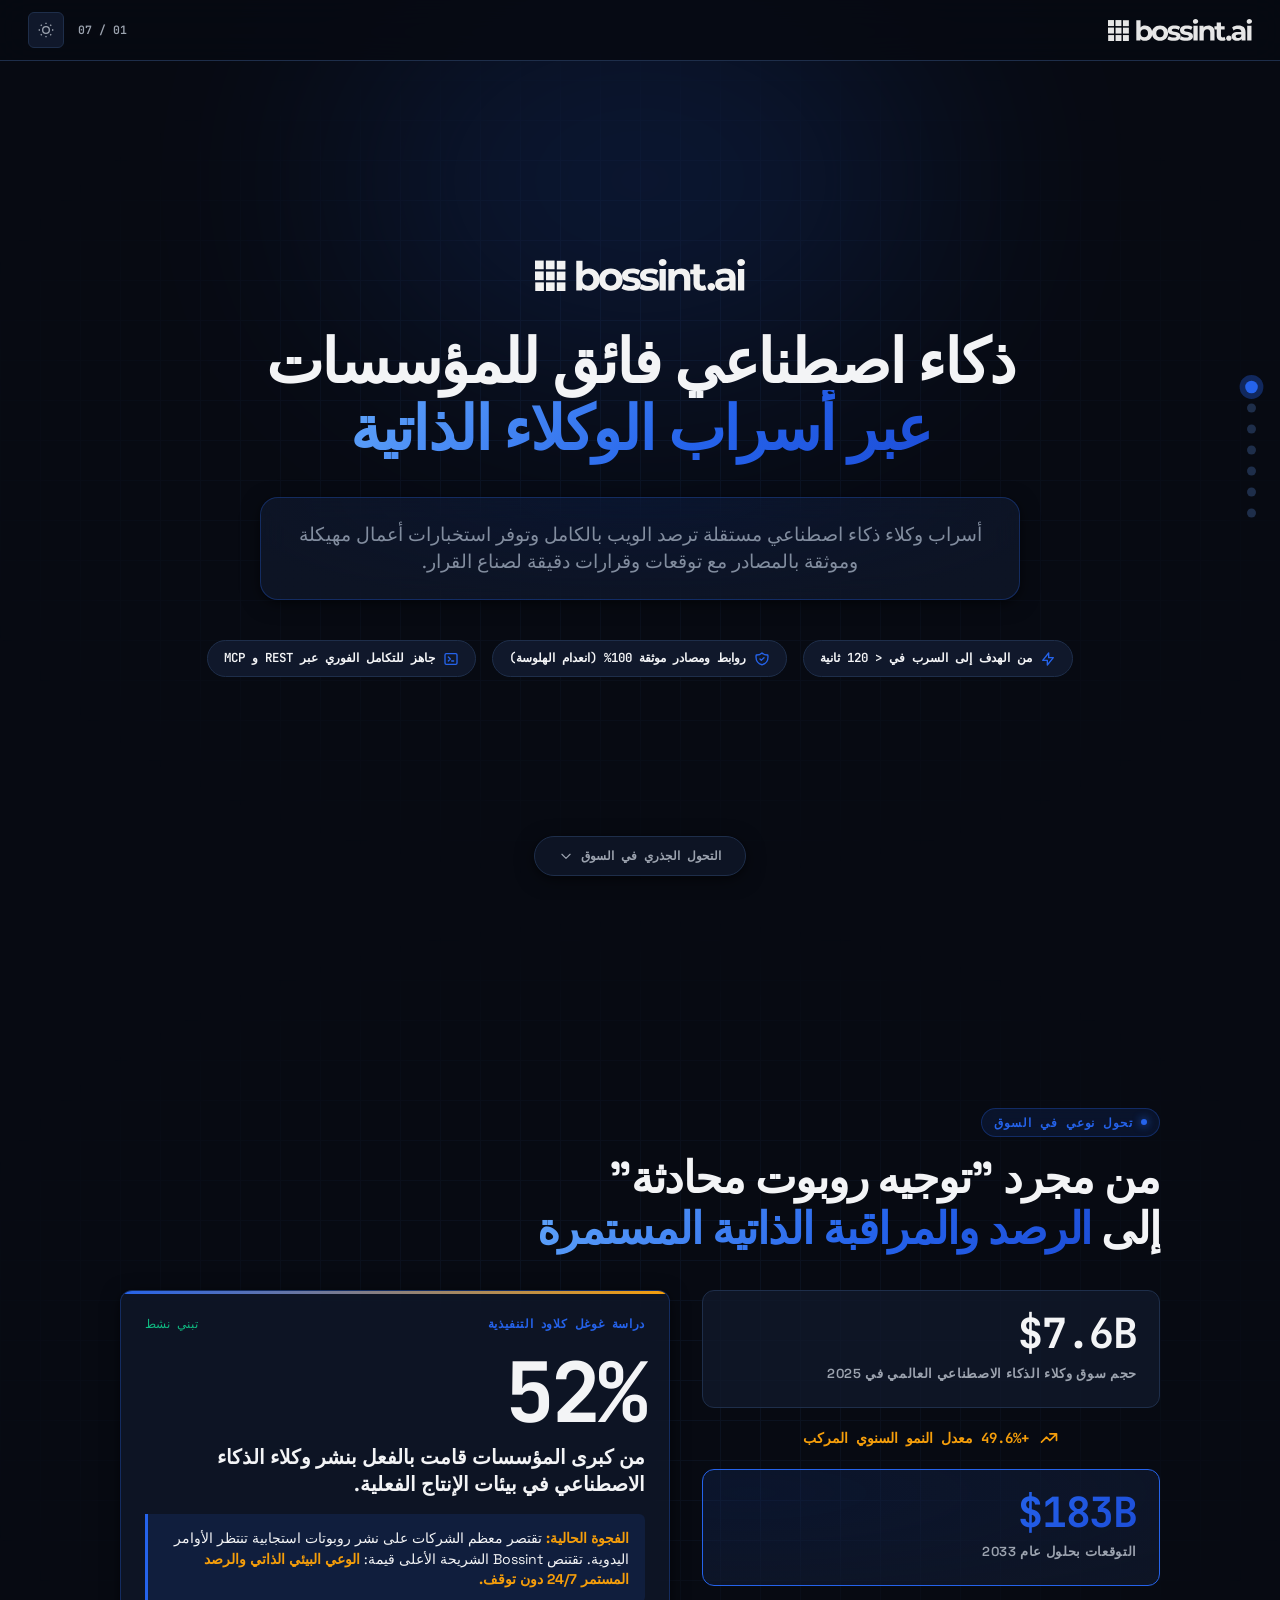
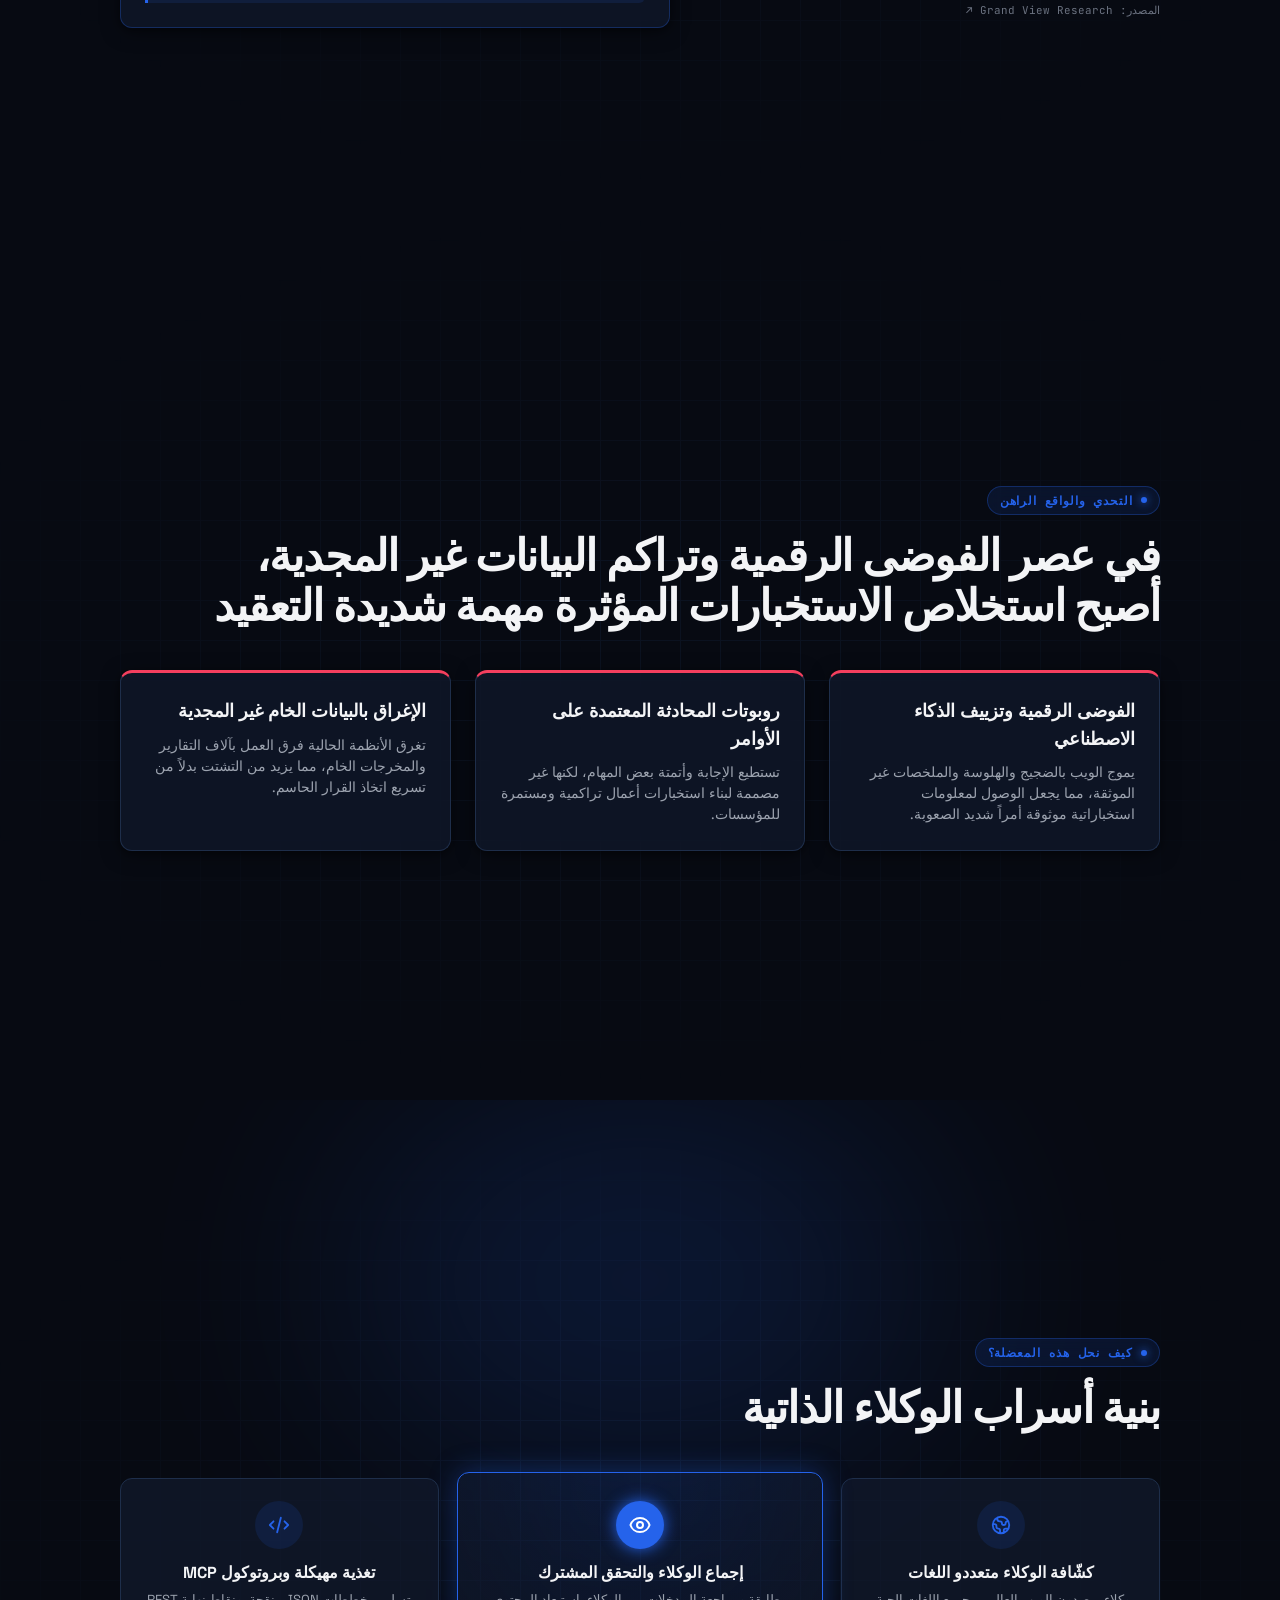
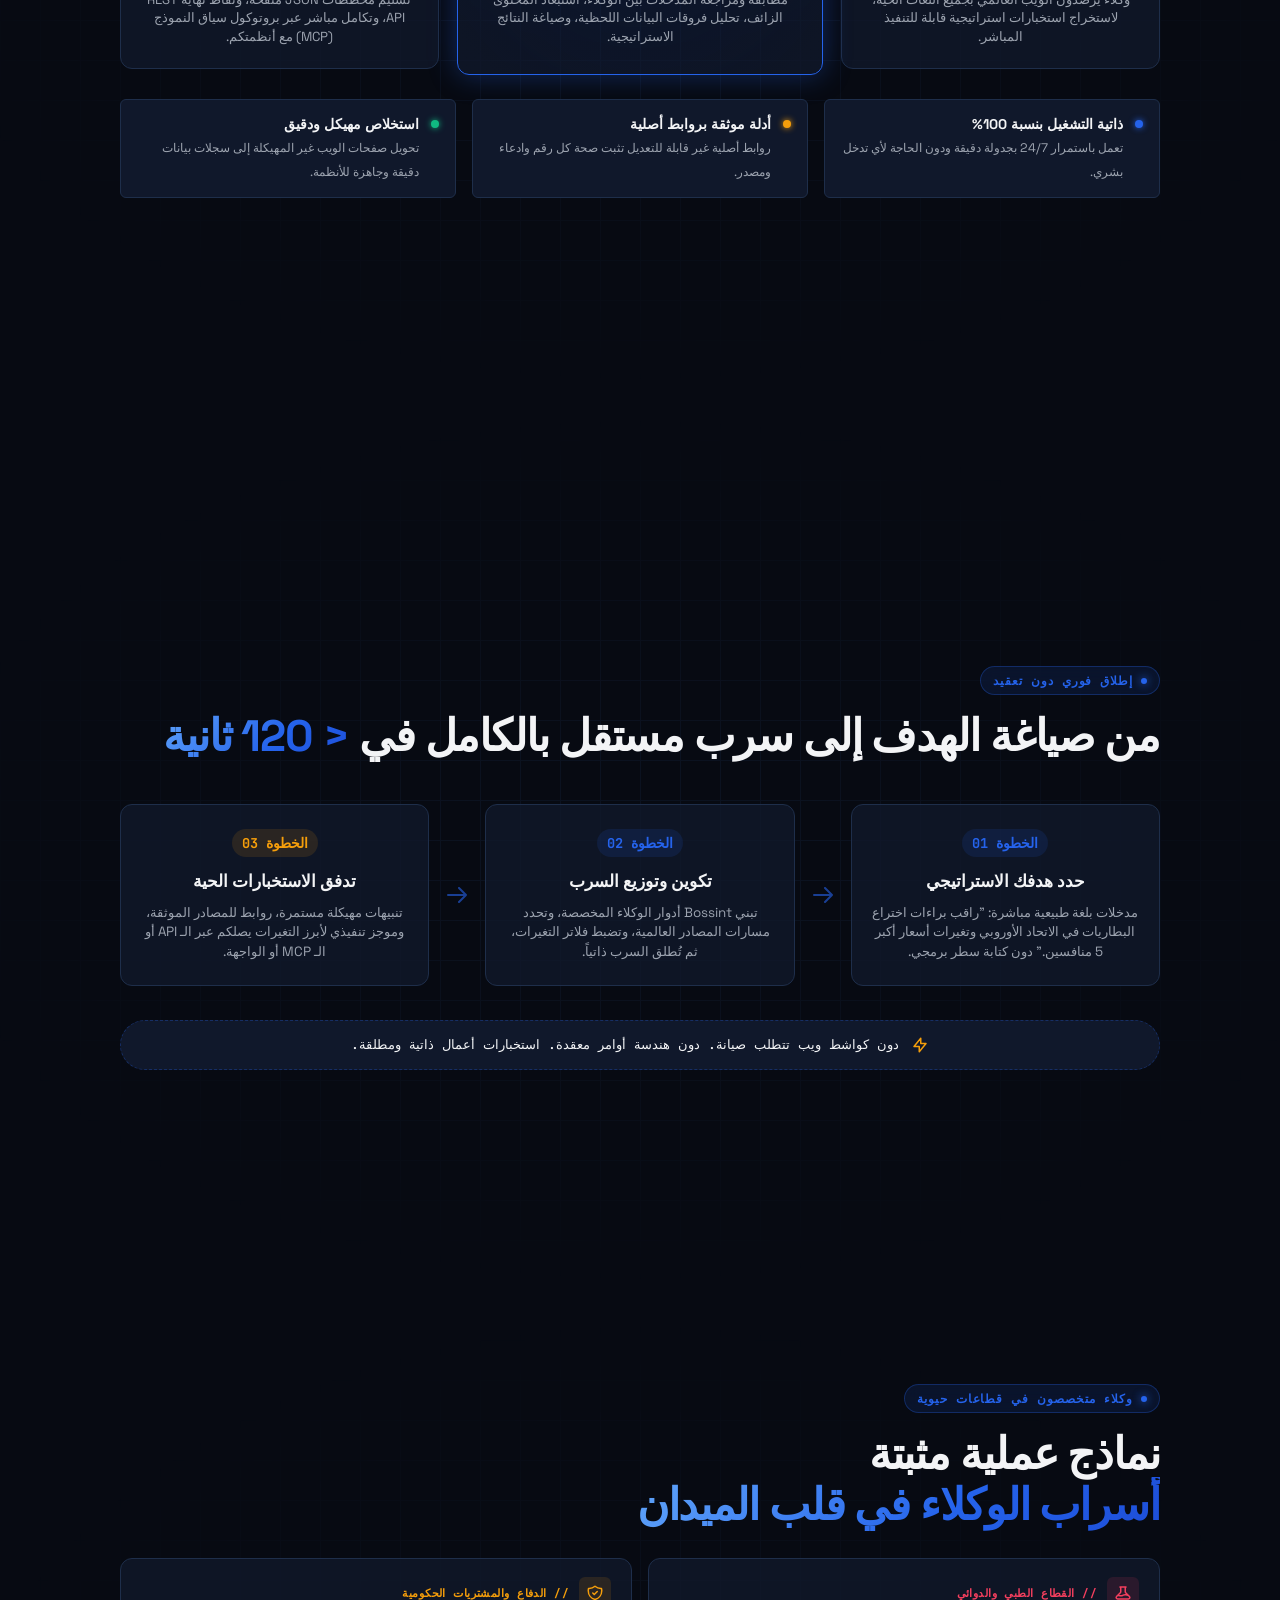
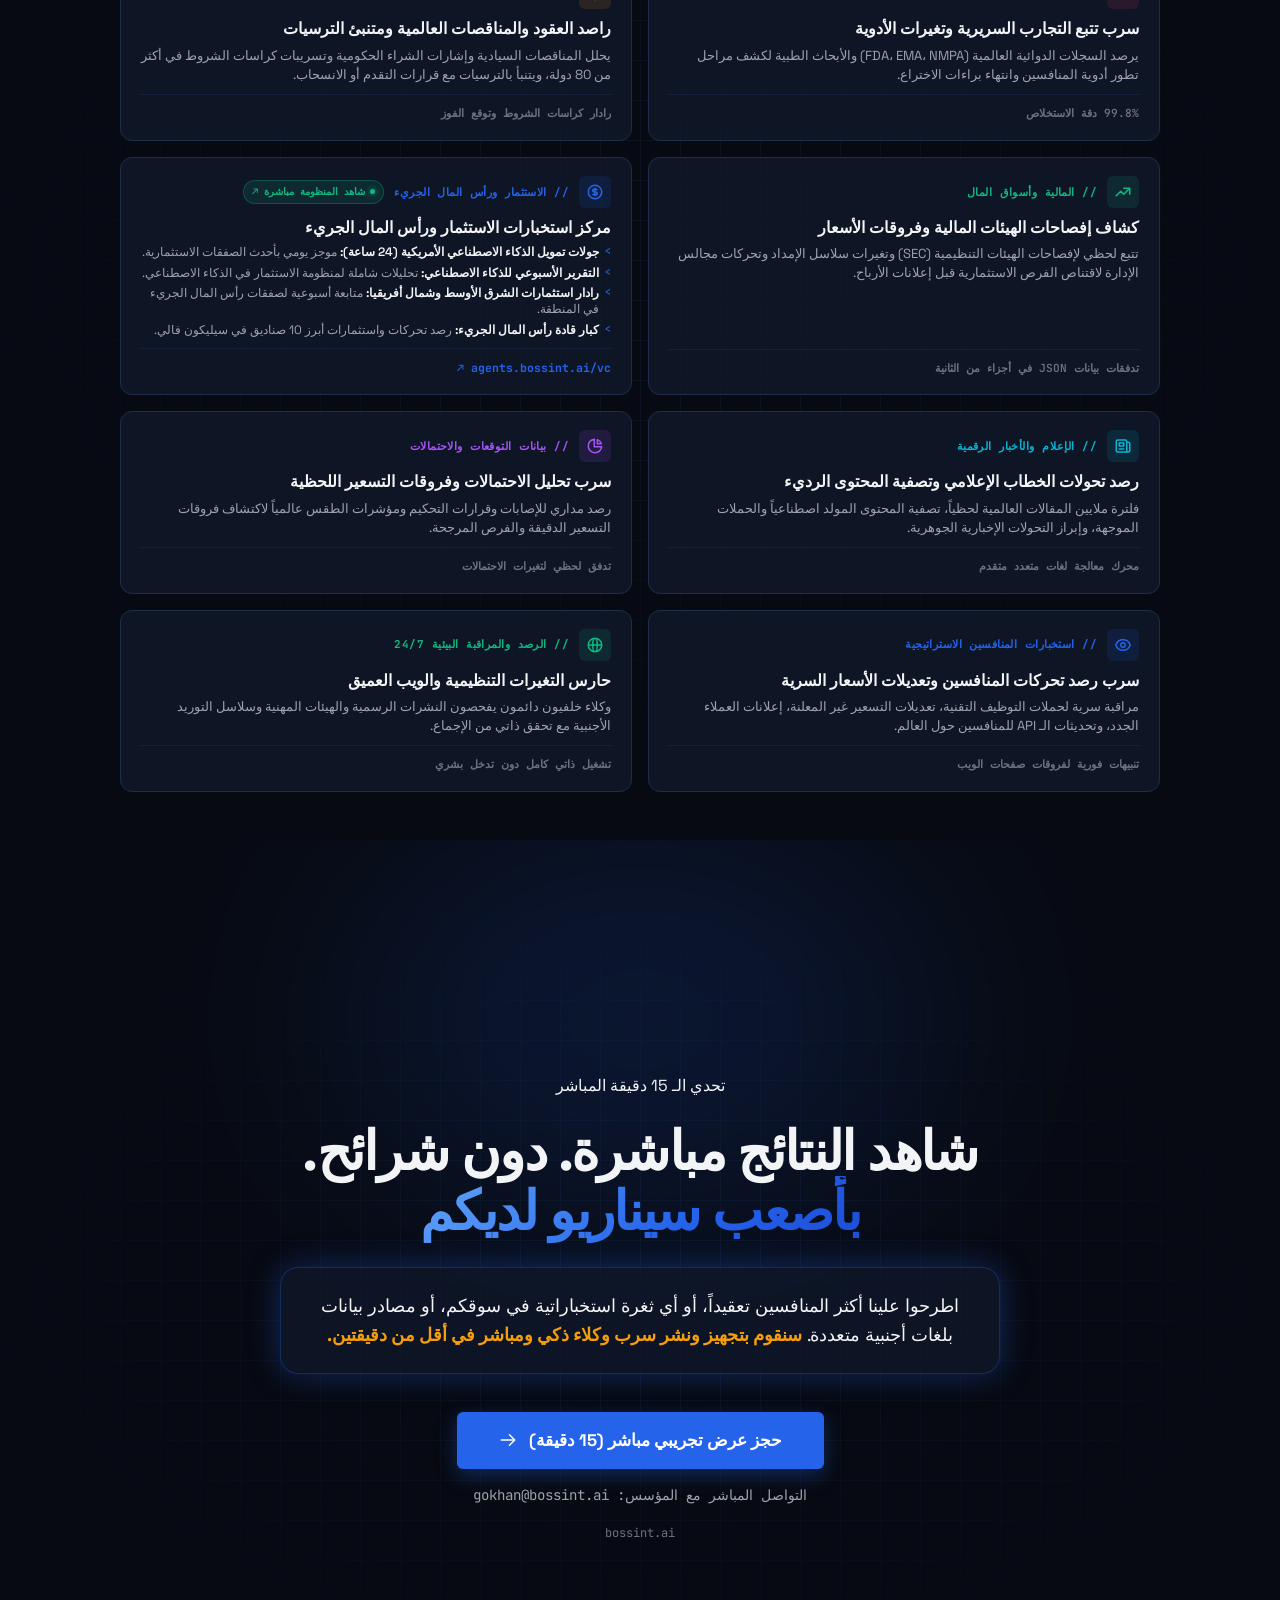
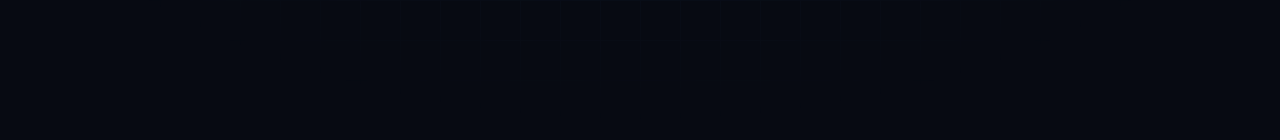
==== ar.html @ 0b54a53b "Add professional Arabic version with -ar URLs" ====
<!DOCTYPE html>
<html lang="ar" dir="rtl" data-theme="dark">
<head>
  <meta charset="UTF-8">
  <meta name="viewport" content="width=device-width, initial-scale=1.0">
  <title>Bossint AI — استخبارات أسراب الوكلاء الذاتية للمؤسسات</title>
  <meta name="description" content="أسراب وكلاء ذكاء اصطناعي ذاتية ترصد الويب بالكامل على مدار الساعة وتستخلص معلومات استخباراتية مهيكلة وموثقة بالمصادر مع توقعات وقرارات دقيقة، 24/7.">
  <link rel="stylesheet" href="teaser-04-ar.css">
</head>
<body>

  <!-- TOP BAR -->
  <header class="topbar">
    <div class="topbar-left">
      <a href="#p-cover" class="topbar-logo-link hide-on-cover" aria-label="Bossint AI">
        <img src="BOSSINT-NEW-LOGO.svg" alt="Bossint AI" class="topbar-logo">
      </a>
    </div>

    <div class="topbar-actions">
      <span class="topbar-page-indicator" id="page-indicator">01 / 07</span>
      <button class="theme-toggle" id="theme-toggle" aria-label="تبديل المظهر">
        <svg id="icon-sun" xmlns="http://www.w3.org/2000/svg" fill="none" viewBox="0 0 24 24" stroke="currentColor" stroke-width="2"><circle cx="12" cy="12" r="5"/><line x1="12" y1="1" x2="12" y2="3"/><line x1="12" y1="21" x2="12" y2="23"/><line x1="4.22" y1="4.22" x2="5.64" y2="5.64"/><line x1="18.36" y1="18.36" x2="19.78" y2="19.78"/><line x1="1" y1="12" x2="3" y2="12"/><line x1="21" y1="12" x2="23" y2="12"/><line x1="4.22" y1="19.78" x2="5.64" y2="18.36"/><line x1="18.36" y1="5.64" x2="19.78" y2="4.22"/></svg>
        <svg id="icon-moon" style="display:none" xmlns="http://www.w3.org/2000/svg" fill="none" viewBox="0 0 24 24" stroke="currentColor" stroke-width="2"><path d="M21 12.79A9 9 0 1 1 11.21 3 7 7 0 0 0 21 12.79z"/></svg>
      </button>
    </div>
  </header>

  <!-- Scroll Progress -->
  <div class="scroll-progress" id="scroll-progress"></div>

  <!-- DOT NAVIGATION -->
  <nav class="dot-nav" aria-label="التنقل بين الأقسام">
    <button class="dot-nav-item active" data-label="٠١ // القيمة الجوهرية"></button>
    <button class="dot-nav-item" data-label="٠٢ // تحول السوق"></button>
    <button class="dot-nav-item" data-label="٠٣ // التحدي الراهن"></button>
    <button class="dot-nav-item" data-label="٠٤ // بنية السرب"></button>
    <button class="dot-nav-item" data-label="٠٥ // مسار الـ ١٢٠ ثانية"></button>
    <button class="dot-nav-item" data-label="٠٦ // نماذج عملية"></button>
    <button class="dot-nav-item" data-label="٠٧ // التحدي المباشر"></button>
  </nav>


  <!-- ================================================
       SLIDE 1 — THE HOOK & VALUE PROP
       ================================================ -->
  <section class="page page-hero" id="p-cover">
    <div class="bg-grid"></div>
    <div class="bg-ambient-glow glow-cobalt"></div>

    <div class="page-inner hero-wrapper">
      <div class="hero-logo-wrap reveal">
        <img src="BOSSINT-NEW-LOGO.svg" alt="Bossint AI" class="hero-logo">
      </div>

      <h1 class="hero-title reveal reveal-delay-1">
        ذكاء اصطناعي فائق للمؤسسات<br>
        <span class="grad-blue">عبر أسراب الوكلاء الذاتية</span>
      </h1>

      <div class="t2-card hero-sub-box reveal reveal-delay-2">
        <p class="hero-sub-lead">
          أسراب وكلاء ذكاء اصطناعي مستقلة ترصد الويب بالكامل وتوفر استخبارات أعمال مهيكلة وموثقة بالمصادر مع توقعات وقرارات دقيقة لصناع القرار.
        </p>
      </div>

      <div class="hero-signals reveal reveal-delay-3">
        <div class="hero-pill">
          <svg xmlns="http://www.w3.org/2000/svg" width="16" height="16" fill="none" viewBox="0 0 24 24" stroke="currentColor" stroke-width="2"><path stroke-linecap="round" stroke-linejoin="round" d="M13 10V3L4 14h7v7l9-11h-7z"/></svg>
          من الهدف إلى السرب في &lt; 120 ثانية
        </div>
        <div class="hero-pill">
          <svg xmlns="http://www.w3.org/2000/svg" width="16" height="16" fill="none" viewBox="0 0 24 24" stroke="currentColor" stroke-width="2"><path stroke-linecap="round" stroke-linejoin="round" d="M9 12l2 2 4-4m5.618-4.016A11.955 11.955 0 0112 2.944a11.955 11.955 0 01-8.618 3.04A12.02 12.02 0 003 9c0 5.591 3.824 10.29 9 11.622 5.176-1.332 9-6.03 9-11.622 0-1.042-.133-2.052-.382-3.016z"/></svg>
          روابط ومصادر موثقة 100% (انعدام الهلوسة)
        </div>
        <div class="hero-pill">
          <svg xmlns="http://www.w3.org/2000/svg" width="16" height="16" fill="none" viewBox="0 0 24 24" stroke="currentColor" stroke-width="2"><path stroke-linecap="round" stroke-linejoin="round" d="M8 9l3 3-3 3m5 0h3M5 20h14a2 2 0 002-2V6a2 2 0 00-2-2H5a2 2 0 00-2 2v12a2 2 0 002 2z"/></svg>
          جاهز للتكامل الفوري عبر REST و MCP
        </div>
      </div>
    </div>

    <a href="#p-market" class="scroll-hint-bar" aria-label="القسم التالي">
      <span>التحول الجذري في السوق</span>
      <svg xmlns="http://www.w3.org/2000/svg" width="14" height="14" fill="none" viewBox="0 0 24 24" stroke="currentColor" stroke-width="2"><path stroke-linecap="round" stroke-linejoin="round" d="M19 9l-7 7-7-7"/></svg>
    </a>
  </section>


  <!-- ================================================
       SLIDE 2 — THE MACRO WAVE & ASYMMETRY
       ================================================ -->
  <section class="page" id="p-market">
    <div class="bg-grid"></div>
    <div class="page-inner">
      <div class="tag-telemetry reveal">
        <span class="pulse-dot"></span>
        <span>تحول نوعي في السوق</span>
      </div>
      <h2 class="headline reveal reveal-delay-1">
        من مجرد "توجيه روبوت محادثة"<br>
        إلى <span class="grad-blue">الرصد والمراقبة الذاتية المستمرة</span>
      </h2>

      <div class="market-grid reveal reveal-delay-2">
        <!-- Left: TAM Surge -->
        <div class="tam-container">
          <div class="stat-box">
            <span class="stat-num">$7.6B</span>
            <span class="stat-title">حجم سوق وكلاء الذكاء الاصطناعي العالمي في 2025</span>
          </div>

          <div class="cagr-badge-row">
            <svg xmlns="http://www.w3.org/2000/svg" width="20" height="20" fill="none" viewBox="0 0 24 24" stroke="currentColor" stroke-width="2"><path stroke-linecap="round" stroke-linejoin="round" d="M13 7h8m0 0v8m0-8l-8 8-4-4-6 6"/></svg>
            <span>+49.6% معدل النمو السنوي المركب</span>
          </div>

          <div class="stat-box featured">
            <span class="stat-num grad-blue">$183B</span>
            <span class="stat-title">التوقعات بحلول عام 2033</span>
          </div>

          <a href="https://www.grandviewresearch.com/industry-analysis/ai-agents-market-report" target="_blank" rel="noopener" class="stat-source-link">
            المصدر: Grand View Research ↗
          </a>
        </div>

        <!-- Right: The 52% Insight Card -->
        <div class="t2-card insight-card">
          <div>
            <div class="insight-top">
              <span class="insight-source">دراسة غوغل كلاود التنفيذية</span>
              <span class="mono" style="font-size:0.75rem; color:var(--emerald);">تبني نشط</span>
            </div>
            
            <div class="insight-metric-hero">52%</div>
            <h3 class="insight-heading">من كبرى المؤسسات قامت بالفعل بنشر وكلاء الذكاء الاصطناعي في بيئات الإنتاج الفعلية.</h3>
          </div>

          <div class="thesis-callout">
            <strong>الفجوة الحالية:</strong> تقتصر معظم الشركات على نشر روبوتات استجابية تنتظر الأوامر اليدوية. تقتنص Bossint الشريحة الأعلى قيمة: <strong>الوعي البيئي الذاتي والرصد المستمر 24/7 دون توقف.</strong>
          </div>
        </div>
      </div>
    </div>
  </section>


  <!-- ================================================
       SLIDE 3 — THE PROBLEM: AI SLOP & CHAOTIC NOISE
       ================================================ -->
  <section class="page" id="p-paradigm">
    <div class="bg-grid"></div>
    <div class="page-inner">
      <div class="tag-telemetry reveal">
        <span class="pulse-dot"></span>
        <span>التحدي والواقع الراهن</span>
      </div>
      <h2 class="headline reveal reveal-delay-1">
        في عصر الفوضى الرقمية وتراكم البيانات غير المجدية،<br>
        أصبح استخلاص الاستخبارات المؤثرة مهمة شديدة التعقيد
      </h2>

      <div class="problem-grid-3 stagger-children">
        <!-- Card 1: AI Slop & Web Chaos -->
        <div class="t2-card failure-card">
          <div class="failure-card-body">
            <h3>الفوضى الرقمية وتزييف الذكاء الاصطناعي</h3>
            <p>يموج الويب بالضجيج والهلوسة والملخصات غير الموثقة، مما يجعل الوصول لمعلومات استخباراتية موثوقة أمراً شديد الصعوبة.</p>
          </div>
        </div>

        <!-- Card 2: Prompt-Based Chatbots -->
        <div class="t2-card failure-card">
          <div class="failure-card-body">
            <h3>روبوتات المحادثة المعتمدة على الأوامر</h3>
            <p>تستطيع الإجابة وأتمتة بعض المهام، لكنها غير مصممة لبناء استخبارات أعمال تراكمية ومستمرة للمؤسسات.</p>
          </div>
        </div>

        <!-- Card 3: Endless Data Dump -->
        <div class="t2-card failure-card">
          <div class="failure-card-body">
            <h3>الإغراق بالبيانات الخام غير المجدية</h3>
            <p>تغرق الأنظمة الحالية فرق العمل بآلاف التقارير والمخرجات الخام، مما يزيد من التشتت بدلاً من تسريع اتخاذ القرار الحاسم.</p>
          </div>
        </div>
      </div>
    </div>
  </section>


  <!-- ================================================
       SLIDE 4 — THE AGENT SWARM ARCHITECTURE
       ================================================ -->
  <section class="page" id="p-architecture">
    <div class="bg-grid"></div>
    <div class="bg-ambient-glow glow-cobalt"></div>

    <div class="page-inner">
      <div class="tag-telemetry reveal">
        <span class="pulse-dot"></span>
        <span>كيف نحل هذه المعضلة؟</span>
      </div>
      <h2 class="headline reveal reveal-delay-1">
        بنية أسراب الوكلاء الذاتية
      </h2>

      <!-- Swarm 3-tier node flow -->
      <div class="swarm-diagram reveal reveal-delay-2">
        <div class="swarm-node">
          <div class="node-icon-circle">
            <svg xmlns="http://www.w3.org/2000/svg" width="22" height="22" fill="none" viewBox="0 0 24 24" stroke="currentColor" stroke-width="2"><path stroke-linecap="round" stroke-linejoin="round" d="M3.055 11H5a2 2 0 012 2v1a2 2 0 002 2 2 2 0 012 2v2.945M8 3.935V5.5A2.5 2.5 0 0010.5 8h.5a2 2 0 012 2 2 2 0 104 0 2 2 0 012-2h1.064M15 20.488V18a2 2 0 012-2h3.064M21 12a9 9 0 11-18 0 9 9 0 0118 0z"/></svg>
          </div>
          <h4>كشّافة الوكلاء متعددو اللغات</h4>
          <p>وكلاء يرصدون الويب العالمي بجميع اللغات الحية، لاستخراج استخبارات استراتيجية قابلة للتنفيذ المباشر.</p>
        </div>

        <div class="swarm-node center-brain">
          <div class="node-icon-circle">
            <svg xmlns="http://www.w3.org/2000/svg" width="24" height="24" fill="none" viewBox="0 0 24 24" stroke="currentColor" stroke-width="2"><path stroke-linecap="round" stroke-linejoin="round" d="M15 12a3 3 0 11-6 0 3 3 0 016 0z"/><path stroke-linecap="round" stroke-linejoin="round" d="M2.458 12C3.732 7.943 7.523 5 12 5c4.478 0 8.268 2.943 9.542 7-1.274 4.057-5.064 7-9.542 7-4.477 0-8.268-2.943-9.542-7z"/></svg>
          </div>
          <h4>إجماع الوكلاء والتحقق المشترك</h4>
          <p>مطابقة ومراجعة المدخلات بين الوكلاء، استبعاد المحتوى الزائف، تحليل فروقات البيانات اللحظية، وصياغة النتائج الاستراتيجية.</p>
        </div>

        <div class="swarm-node">
          <div class="node-icon-circle">
            <svg xmlns="http://www.w3.org/2000/svg" width="22" height="22" fill="none" viewBox="0 0 24 24" stroke="currentColor" stroke-width="2"><path stroke-linecap="round" stroke-linejoin="round" d="M10 20l4-16m4 4l4 4-4 4M6 16l-4-4 4-4"/></svg>
          </div>
          <h4>تغذية مهيكلة وبروتوكول MCP</h4>
          <p>تسليم مخططات JSON منقحة، ونقاط نهاية REST API، وتكامل مباشر عبر بروتوكول سياق النموذج (MCP) مع أنظمتكم.</p>
        </div>
      </div>

      <!-- Core Defensibility Pillars -->
      <div class="swarm-pillars reveal reveal-delay-3">
        <div class="pillar-item">
          <span class="pillar-dot"></span>
          <div>
            <strong>ذاتية التشغيل بنسبة 100%</strong>
            <span>تعمل باستمرار 24/7 بجدولة دقيقة ودون الحاجة لأي تدخل بشري.</span>
          </div>
        </div>
        <div class="pillar-item">
          <span class="pillar-dot" style="background:var(--amber); box-shadow:0 0 6px var(--amber);"></span>
          <div>
            <strong>أدلة موثقة بروابط أصلية</strong>
            <span>روابط أصلية غير قابلة للتعديل تثبت صحة كل رقم وادعاء ومصدر.</span>
          </div>
        </div>
        <div class="pillar-item">
          <span class="pillar-dot" style="background:var(--emerald); box-shadow:0 0 6px var(--emerald);"></span>
          <div>
            <strong>استخلاص مهيكل ودقيق</strong>
            <span>تحويل صفحات الويب غير المهيكلة إلى سجلات بيانات دقيقة وجاهزة للأنظمة.</span>
          </div>
        </div>
      </div>
    </div>
  </section>


  <!-- ================================================
       SLIDE 5 — 120-SECOND GOAL-TO-AGENT PIPELINE
       ================================================ -->
  <section class="page" id="p-pipeline">
    <div class="bg-grid"></div>
    <div class="page-inner">
      <div class="tag-telemetry reveal">
        <span class="pulse-dot"></span>
        <span>إطلاق فوري دون تعقيد</span>
      </div>
      <h2 class="headline reveal reveal-delay-1">
        من صياغة الهدف إلى سرب مستقل بالكامل في <span class="grad-blue">&lt; 120 ثانية</span>
      </h2>

      <div class="pipeline-flow reveal reveal-delay-2">
        <div class="pipeline-step">
          <span class="pipeline-step-num">الخطوة 01</span>
          <h3>حدد هدفك الاستراتيجي</h3>
          <p>مدخلات بلغة طبيعية مباشرة: "راقب براءات اختراع البطاريات في الاتحاد الأوروبي وتغيرات أسعار أكبر 5 منافسين." دون كتابة سطر برمجي.</p>
        </div>

        <div class="pipeline-arrow">
          <svg xmlns="http://www.w3.org/2000/svg" width="24" height="24" fill="none" viewBox="0 0 24 24" stroke="currentColor" stroke-width="2"><path stroke-linecap="round" stroke-linejoin="round" d="M14 5l7 7m0 0l-7 7m7-7H3"/></svg>
        </div>

        <div class="pipeline-step">
          <span class="pipeline-step-num">الخطوة 02</span>
          <h3>تكوين وتوزيع السرب</h3>
          <p>تبني Bossint أدوار الوكلاء المخصصة، وتحدد مسارات المصادر العالمية، وتضبط فلاتر التغيرات، ثم تُطلق السرب ذاتياً.</p>
        </div>

        <div class="pipeline-arrow">
          <svg xmlns="http://www.w3.org/2000/svg" width="24" height="24" fill="none" viewBox="0 0 24 24" stroke="currentColor" stroke-width="2"><path stroke-linecap="round" stroke-linejoin="round" d="M14 5l7 7m0 0l-7 7m7-7H3"/></svg>
        </div>

        <div class="pipeline-step step-final">
          <span class="pipeline-step-num">الخطوة 03</span>
          <h3>تدفق الاستخبارات الحية</h3>
          <p>تنبيهات مهيكلة مستمرة، روابط للمصادر الموثقة، وموجز تنفيذي لأبرز التغيرات يصلكم عبر الـ API أو الـ MCP أو الواجهة.</p>
        </div>
      </div>

      <div class="pipeline-footer-banner reveal reveal-delay-3">
        <svg xmlns="http://www.w3.org/2000/svg" width="18" height="18" fill="none" viewBox="0 0 24 24" stroke="currentColor" stroke-width="2"><path stroke-linecap="round" stroke-linejoin="round" d="M13 10V3L4 14h7v7l9-11h-7z"/></svg>
        <span>دون كواشط ويب تتطلب صيانة. دون هندسة أوامر معقدة. استخبارات أعمال ذاتية ومطلقة.</span>
      </div>
    </div>
  </section>


  <!-- ================================================
       SLIDE 6 — DOMAIN AGENT CASE STUDIES
       ================================================ -->
  <section class="page page-cases" id="p-traction">
    <div class="bg-grid"></div>
    <div class="page-inner">
      <div class="tag-telemetry reveal">
        <span class="pulse-dot"></span>
        <span>وكلاء متخصصون في قطاعات حيوية</span>
      </div>
      <h2 class="headline reveal reveal-delay-1">
        نماذج عملية مثبتة<br>
        <span class="grad-blue">أسراب الوكلاء في قلب الميدان</span>
      </h2>

      <div class="cases-grid stagger-children">
        <!-- 1. Medical & Pharma -->
        <div class="case-card">
          <div class="case-card-header">
            <div class="case-icon icon-rose">
              <svg xmlns="http://www.w3.org/2000/svg" width="18" height="18" fill="none" viewBox="0 0 24 24" stroke="currentColor" stroke-width="2"><path stroke-linecap="round" stroke-linejoin="round" d="M19.428 15.428a2 2 0 00-1.022-.547l-2.387-.477a6 6 0 00-3.86.517l-.318.158a6 6 0 01-3.86.517L6.05 15.21a2 2 0 00-1.806.547M8 4h8l-1 1v5.172a2 2 0 00.586 1.414l5 5c1.26 1.26.367 3.414-1.415 3.414H4.828c-1.782 0-2.674-2.154-1.414-3.414l5-5A2 2 0 009 10.172V5L8 4z"/></svg>
            </div>
            <span class="case-domain-tag tag-rose">// القطاع الطبي والدوائي</span>
          </div>
          <div class="case-card-body">
            <h3>سرب تتبع التجارب السريرية وتغيرات الأدوية</h3>
            <p>يرصد السجلات الدوائية العالمية (FDA، EMA، NMPA) والأبحاث الطبية لكشف مراحل تطور أدوية المنافسين وانتهاء براءات الاختراع.</p>
          </div>
          <div class="case-card-footer">
            <span class="case-metric-pill">99.8% دقة الاستخلاص</span>
          </div>
        </div>

        <!-- 2. Defense & Global Procurement -->
        <div class="case-card">
          <div class="case-card-header">
            <div class="case-icon icon-amber">
              <svg xmlns="http://www.w3.org/2000/svg" width="18" height="18" fill="none" viewBox="0 0 24 24" stroke="currentColor" stroke-width="2"><path stroke-linecap="round" stroke-linejoin="round" d="M9 12l2 2 4-4m5.618-4.016A11.955 11.955 0 0112 2.944a11.955 11.955 0 01-8.618 3.04A12.02 12.02 0 003 9c0 5.591 3.824 10.29 9 11.622 5.176-1.332 9-6.03 9-11.622 0-1.042-.133-2.052-.382-3.016z"/></svg>
            </div>
            <span class="case-domain-tag tag-amber">// الدفاع والمشتريات الحكومية</span>
          </div>
          <div class="case-card-body">
            <h3>راصد العقود والمناقصات العالمية ومتنبئ الترسيات</h3>
            <p>يحلل المناقصات السيادية وإشارات الشراء الحكومية وتسريبات كراسات الشروط في أكثر من 80 دولة، ويتنبأ بالترسيات مع قرارات التقدم أو الانسحاب.</p>
          </div>
          <div class="case-card-footer">
            <span class="case-metric-pill">رادار كراسات الشروط وتوقع الفوز</span>
          </div>
        </div>

        <!-- 3. Finance & Capital Markets -->
        <div class="case-card">
          <div class="case-card-header">
            <div class="case-icon icon-emerald">
              <svg xmlns="http://www.w3.org/2000/svg" width="18" height="18" fill="none" viewBox="0 0 24 24" stroke="currentColor" stroke-width="2"><path stroke-linecap="round" stroke-linejoin="round" d="M13 7h8m0 0v8m0-8l-8 8-4-4-6 6"/></svg>
            </div>
            <span class="case-domain-tag tag-emerald">// المالية وأسواق المال</span>
          </div>
          <div class="case-card-body">
            <h3>كشاف إفصاحات الهيئات المالية وفروقات الأسعار</h3>
            <p>تتبع لحظي لإفصاحات الهيئات التنظيمية (SEC) وتغيرات سلاسل الإمداد وتحركات مجالس الإدارة لاقتناص الفرص الاستثمارية قبل إعلانات الأرباح.</p>
          </div>
          <div class="case-card-footer">
            <span class="case-metric-pill">تدفقات بيانات JSON في أجزاء من الثانية</span>
          </div>
        </div>

        <!-- 4. Investment & VCs -->
        <div class="case-card">
          <div class="case-card-header">
            <div class="case-icon icon-cobalt">
              <svg xmlns="http://www.w3.org/2000/svg" width="18" height="18" fill="none" viewBox="0 0 24 24" stroke="currentColor" stroke-width="2"><path stroke-linecap="round" stroke-linejoin="round" d="M12 8c-1.657 0-3 .895-3 2s1.343 2 3 2 3 .895 3 2-1.343 2-3 2m0-8c1.11 0 2.08.402 2.599 1M12 8V7m0 1v8m0 0v1m0-1c-1.11 0-2.08-.402-2.599-1M21 12a9 9 0 11-18 0 9 9 0 0118 0z"/></svg>
            </div>
            <span class="case-domain-tag tag-cobalt">// الاستثمار ورأس المال الجريء</span>
            <a href="https://agents.bossint.ai/vc" target="_blank" rel="noopener" class="case-live-tag" title="فتح منصة وكلاء الاستثمار المباشرة">
              <span class="pulse-emerald-sm"></span> شاهد المنظومة مباشرة ↗
            </a>
          </div>
          <div class="case-card-body">
            <h3>مركز استخبارات الاستثمار ورأس المال الجريء</h3>
            <ul class="case-agent-list">
              <li><span class="case-agent-bullet">›</span> <span><strong>جولات تمويل الذكاء الاصطناعي الأمريكية (24 ساعة):</strong> موجز يومي بأحدث الصفقات الاستثمارية.</span></li>
              <li><span class="case-agent-bullet">›</span> <span><strong>التقرير الأسبوعي للذكاء الاصطناعي:</strong> تحليلات شاملة لمنظومة الاستثمار في الذكاء الاصطناعي.</span></li>
              <li><span class="case-agent-bullet">›</span> <span><strong>رادار استثمارات الشرق الأوسط وشمال أفريقيا:</strong> متابعة أسبوعية لصفقات رأس المال الجريء في المنطقة.</span></li>
              <li><span class="case-agent-bullet">›</span> <span><strong>كبار قادة رأس المال الجريء:</strong> رصد تحركات واستثمارات أبرز 10 صناديق في سيليكون فالي.</span></li>
            </ul>
          </div>
          <div class="case-card-footer">
            <a href="https://agents.bossint.ai/vc" target="_blank" rel="noopener" class="case-link-pill">
              <span>agents.bossint.ai/vc ↗</span>
            </a>
          </div>
        </div>

        <!-- 5. News & Digital Media -->
        <div class="case-card">
          <div class="case-card-header">
            <div class="case-icon icon-cyan">
              <svg xmlns="http://www.w3.org/2000/svg" width="18" height="18" fill="none" viewBox="0 0 24 24" stroke="currentColor" stroke-width="2"><path stroke-linecap="round" stroke-linejoin="round" d="M19 20H5a2 2 0 01-2-2V6a2 2 0 012-2h10a2 2 0 012 2v1m2 13a2 2 0 01-2-2V7m2 13a2 2 0 002-2V9a2 2 0 00-2-2h-2m-4-3H9M7 16h6M7 8h6v4H7V8z"/></svg>
            </div>
            <span class="case-domain-tag tag-cyan">// الإعلام والأخبار الرقمية</span>
          </div>
          <div class="case-card-body">
            <h3>رصد تحولات الخطاب الإعلامي وتصفية المحتوى الرديء</h3>
            <p>فلترة ملايين المقالات العالمية لحظياً، تصفية المحتوى المولد اصطناعياً والحملات الموجهة، وإبراز التحولات الإخبارية الجوهرية.</p>
          </div>
          <div class="case-card-footer">
            <span class="case-metric-pill">محرك معالجة لغات متعدد متقدم</span>
          </div>
        </div>

        <!-- 6. Betting Data & Probability -->
        <div class="case-card">
          <div class="case-card-header">
            <div class="case-icon icon-purple">
              <svg xmlns="http://www.w3.org/2000/svg" width="18" height="18" fill="none" viewBox="0 0 24 24" stroke="currentColor" stroke-width="2"><path stroke-linecap="round" stroke-linejoin="round" d="M11 3.055A9.001 9.001 0 1020.945 13H11V3.055z"/><path stroke-linecap="round" stroke-linejoin="round" d="M20.488 9H15V3.512A9.025 9.025 0 0120.488 9z"/></svg>
            </div>
            <span class="case-domain-tag tag-purple">// بيانات التوقعات والاحتمالات</span>
          </div>
          <div class="case-card-body">
            <h3>سرب تحليل الاحتمالات وفروقات التسعير اللحظية</h3>
            <p>رصد مداري للإصابات وقرارات التحكيم ومؤشرات الطقس عالمياً لاكتشاف فروقات التسعير الدقيقة والفرص المرجحة.</p>
          </div>
          <div class="case-card-footer">
            <span class="case-metric-pill">تدفق لحظي لتغيرات الاحتمالات</span>
          </div>
        </div>

        <!-- 7. Competitor Intelligence -->
        <div class="case-card">
          <div class="case-card-header">
            <div class="case-icon icon-cobalt">
              <svg xmlns="http://www.w3.org/2000/svg" width="18" height="18" fill="none" viewBox="0 0 24 24" stroke="currentColor" stroke-width="2"><path stroke-linecap="round" stroke-linejoin="round" d="M15 12a3 3 0 11-6 0 3 3 0 016 0z"/><path stroke-linecap="round" stroke-linejoin="round" d="M2.458 12C3.732 7.943 7.523 5 12 5c4.478 0 8.268 2.943 9.542 7-1.274 4.057-5.064 7-9.542 7-4.477 0-8.268-2.943-9.542-7z"/></svg>
            </div>
            <span class="case-domain-tag tag-cobalt">// استخبارات المنافسين الاستراتيجية</span>
          </div>
          <div class="case-card-body">
            <h3>سرب رصد تحركات المنافسين وتعديلات الأسعار السرية</h3>
            <p>مراقبة سرية لحملات التوظيف التقنية، تعديلات التسعير غير المعلنة، إعلانات العملاء الجدد، وتحديثات الـ API للمنافسين حول العالم.</p>
          </div>
          <div class="case-card-footer">
            <span class="case-metric-pill">تنبيهات فورية لفروقات صفحات الويب</span>
          </div>
        </div>

        <!-- 8. Continuous Web Surveillance -->
        <div class="case-card">
          <div class="case-card-header">
            <div class="case-icon icon-emerald">
              <svg xmlns="http://www.w3.org/2000/svg" width="18" height="18" fill="none" viewBox="0 0 24 24" stroke="currentColor" stroke-width="2"><path stroke-linecap="round" stroke-linejoin="round" d="M21 12a9 9 0 01-9 9m9-9a9 9 0 00-9-9m9 9H3m9 9a9 9 0 01-9-9m9 9c1.657 0 3-4.03 3-9s-1.343-9-3-9m0 18c-1.657 0-3-4.03-3-9s1.343-9 3-9m-9 9a9 9 0 019-9"/></svg>
            </div>
            <span class="case-domain-tag tag-emerald">// الرصد والمراقبة البيئية 24/7</span>
          </div>
          <div class="case-card-body">
            <h3>حارس التغيرات التنظيمية والويب العميق</h3>
            <p>وكلاء خلفيون دائمون يفحصون النشرات الرسمية والهيئات المهنية وسلاسل التوريد الأجنبية مع تحقق ذاتي من الإجماع.</p>
          </div>
          <div class="case-card-footer">
            <span class="case-metric-pill">تشغيل ذاتي كامل دون تدخل بشري</span>
          </div>
        </div>
      </div>
    </div>
  </section>


  <!-- ================================================
       SLIDE 7 — THE 15-MINUTE LIVE CHALLENGE (THE ASK)
       ================================================ -->
  <section class="page page-cta" id="p-cta">
    <div class="bg-grid"></div>
    <div class="bg-ambient-glow glow-cobalt"></div>

    <div class="page-inner page-cta-wrap">
      <div class="cta-tag-row reveal">
        <span class="badge-version">تحدي الـ 15 دقيقة المباشر</span>
      </div>

      <h2 class="cta-hero-title reveal reveal-delay-1">
        شاهد النتائج مباشرة. دون شرائح.<br>
        <span class="grad-blue">بأصعب سيناريو لديكم</span>
      </h2>

      <div class="cta-sub-box reveal reveal-delay-2">
        <p>
          اطرحوا علينا أكثر المنافسين تعقيداً، أو أي ثغرة استخباراتية في سوقكم، أو مصادر بيانات بلغات أجنبية متعددة.
          <strong>سنقوم بتجهيز ونشر سرب وكلاء ذكي ومباشر في أقل من دقيقتين.</strong>
        </p>
      </div>

      <div class="cta-actions-group reveal reveal-delay-3">
        <a href="mailto:gokhan@bossint.ai?subject=Bossint AI — طلب عرض تجريبي مباشر (15 دقيقة)&body=مرحباً غوخان،%0D%0A%0D%0Aاطلعت على المنظومة ونرغب في جدولة عرض تجريبي مباشر لمدة 15 دقيقة.%0D%0A%0D%0Aمجال الاهتمام / حالة الاستخدام:%0D%0Aالشركة / المؤسسة:%0D%0A" class="cta-button-primary">
          <span>حجز عرض تجريبي مباشر (15 دقيقة)</span>
          <svg xmlns="http://www.w3.org/2000/svg" width="18" height="18" fill="none" viewBox="0 0 24 24" stroke="currentColor" stroke-width="2"><path stroke-linecap="round" stroke-linejoin="round" d="M14 5l7 7m0 0l-7 7m7-7H3"/></svg>
        </a>

        <a href="mailto:gokhan@bossint.ai" class="cta-direct-email">
          التواصل المباشر مع المؤسس: gokhan@bossint.ai
        </a>
      </div>

      <div class="cta-meta-row reveal reveal-delay-4">
        <span>bossint.ai</span>
      </div>
    </div>
  </section>

  <script src="teaser-04.js"></script>
</body>
</html>
---- teaser-04-ar.css ----
/* =========================================================
   BOSSINT AI — ARABIC VERSION (RTL & ARABIC TYPOGRAPHY)
   ========================================================= */
@import url('https://fonts.googleapis.com/css2?family=IBM+Plex+Sans+Arabic:wght@400;500;600;700&family=Readex+Pro:wght@400;500;600;700&family=JetBrains+Mono:wght@400;500;600;700&display=swap');
@import url('teaser-04.css');

/* ---------- ARABIC BASE & TYPOGRAPHY ---------- */
html[dir="rtl"],
body[dir="rtl"] {
  direction: rtl;
  text-align: right;
  font-family: 'Readex Pro', 'IBM Plex Sans Arabic', -apple-system, BlinkMacSystemFont, sans-serif;
  letter-spacing: normal;
}

body[dir="rtl"] h1,
body[dir="rtl"] h2,
body[dir="rtl"] h3,
body[dir="rtl"] h4,
body[dir="rtl"] .hero-title,
body[dir="rtl"] .headline {
  font-family: 'Readex Pro', 'IBM Plex Sans Arabic', sans-serif;
  letter-spacing: -0.01em;
}

body[dir="rtl"] .mono,
body[dir="rtl"] .tag-telemetry,
body[dir="rtl"] .topbar-page-indicator,
body[dir="rtl"] .hero-pill,
body[dir="rtl"] .scroll-hint-bar,
body[dir="rtl"] .stat-num,
body[dir="rtl"] .cagr-badge-row,
body[dir="rtl"] .stat-source-link,
body[dir="rtl"] .insight-source,
body[dir="rtl"] .insight-metric-hero,
body[dir="rtl"] .pipeline-step-num,
body[dir="rtl"] .pipeline-footer-banner,
body[dir="rtl"] .case-domain-tag,
body[dir="rtl"] .case-metric-pill,
body[dir="rtl"] .badge-version,
body[dir="rtl"] .dot-nav-item::before {
  font-family: 'IBM Plex Sans Arabic', 'JetBrains Mono', monospace;
}

/* ---------- TOPBAR RTL ---------- */
body[dir="rtl"] .topbar-left {
  display: flex;
  align-items: center;
  gap: 16px;
}

body[dir="rtl"] .topbar-logo-link.hide-on-cover {
  transform: translateX(6px);
}

/* ---------- DOT NAVIGATION (LEFT SIDE FOR RTL) ---------- */
body[dir="rtl"] .dot-nav {
  right: auto;
  left: 24px;
}

body[dir="rtl"] .dot-nav-item::before {
  right: auto;
  left: 20px;
  transform: translateY(-50%) translateX(-4px);
}

body[dir="rtl"] .dot-nav-item:hover::before {
  transform: translateY(-50%) translateX(0);
}

/* ---------- CALLOUTS & BORDERS RTL ---------- */
body[dir="rtl"] .thesis-callout {
  border-left: none;
  border-right: 3px solid var(--cobalt);
  border-radius: var(--r-sm) 0 0 var(--r-sm);
}

body[dir="rtl"] .stat-source-link {
  text-align: left;
}

/* ---------- PIPELINE FLOW (RTL ARROWS & STEPS) ---------- */
body[dir="rtl"] .pipeline-arrow svg {
  transform: scaleX(-1);
}

body[dir="rtl"] .scroll-hint-bar svg {
  margin-right: 4px;
  margin-left: 0;
}

/* ---------- HERO SIGNALS & PILLS ---------- */
body[dir="rtl"] .hero-pill {
  gap: 10px;
}

body[dir="rtl"] .tag-telemetry {
  gap: 10px;
}

/* ---------- CASE STUDIES RTL ---------- */
body[dir="rtl"] .case-agent-list {
  padding-right: 0;
}

body[dir="rtl"] .case-agent-bullet {
  margin-left: 6px;
  margin-right: 0;
}

body[dir="rtl"] .case-live-tag svg {
  margin-left: 4px;
  margin-right: 0;
}

body[dir="rtl"] .cta-button-primary svg {
  transform: scaleX(-1);
}

@media (max-width: 900px) {
  body[dir="rtl"] .dot-nav {
    left: 14px;
  }
}
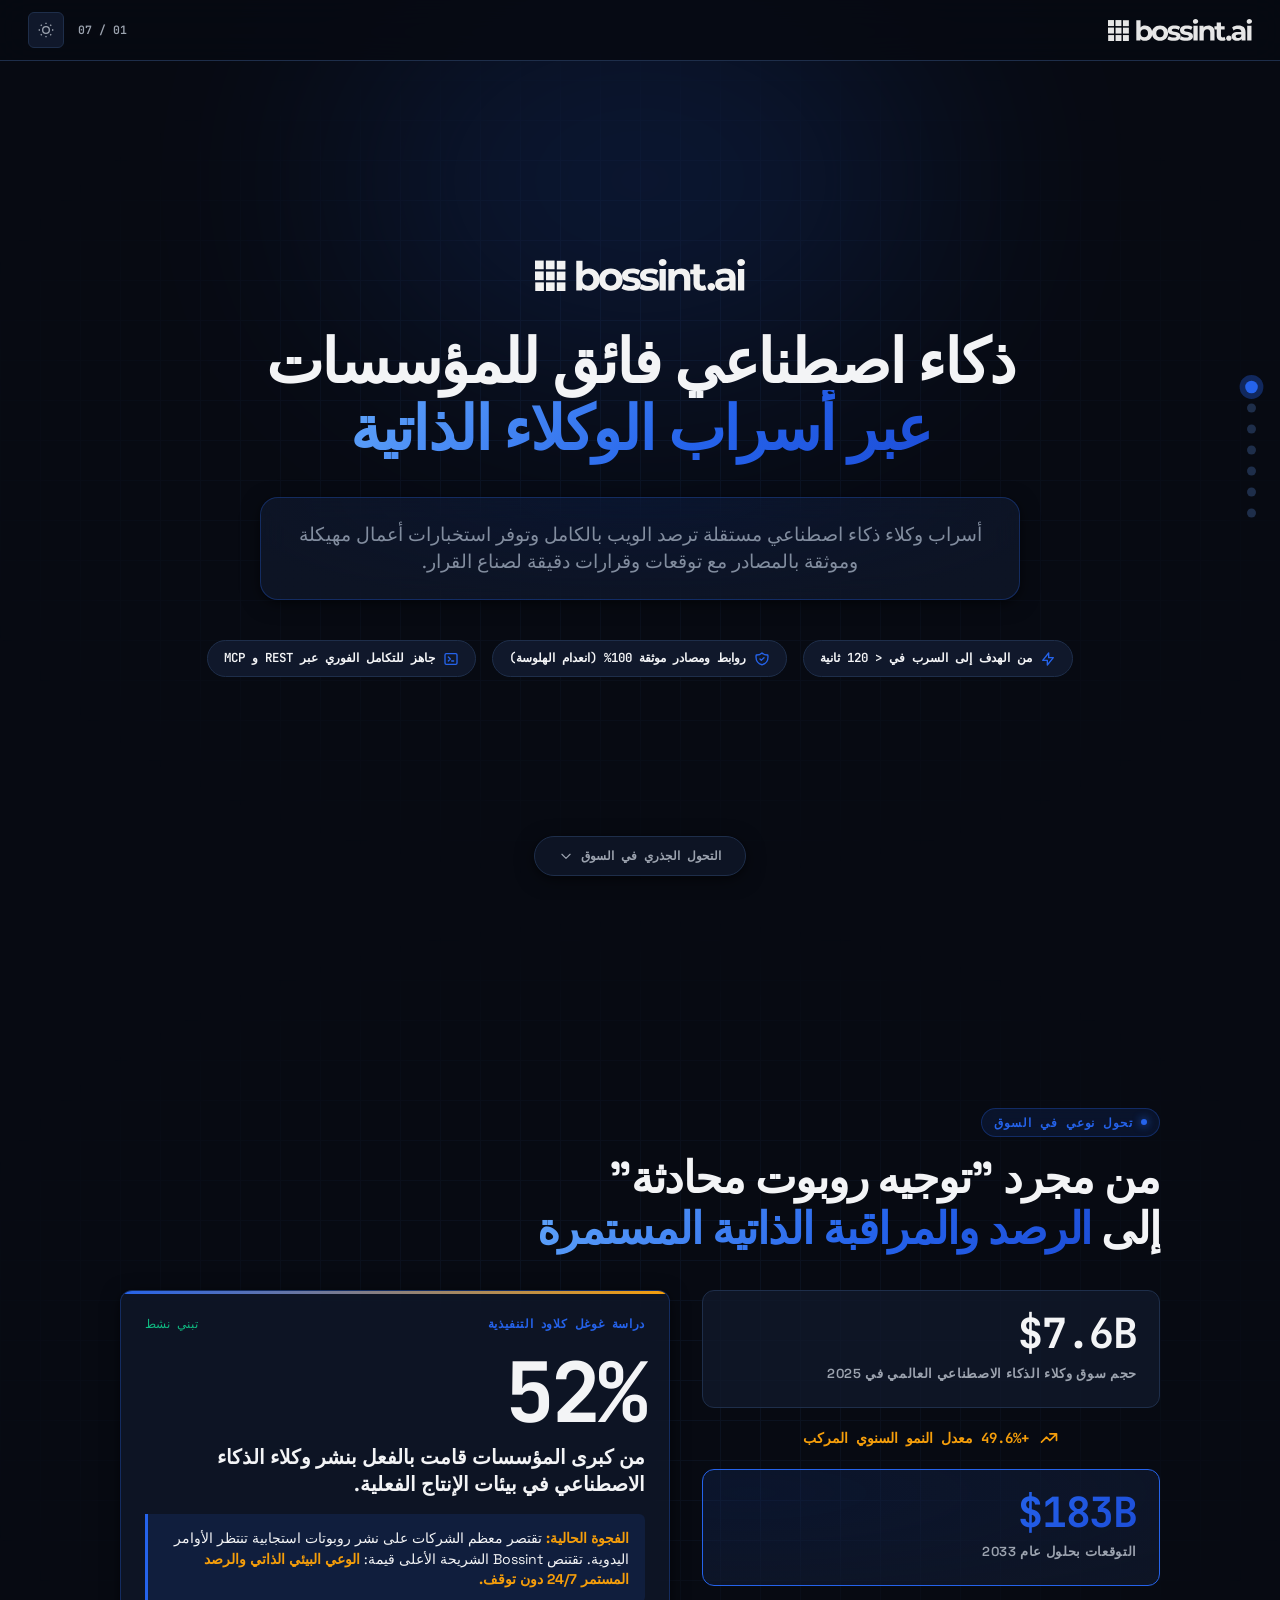
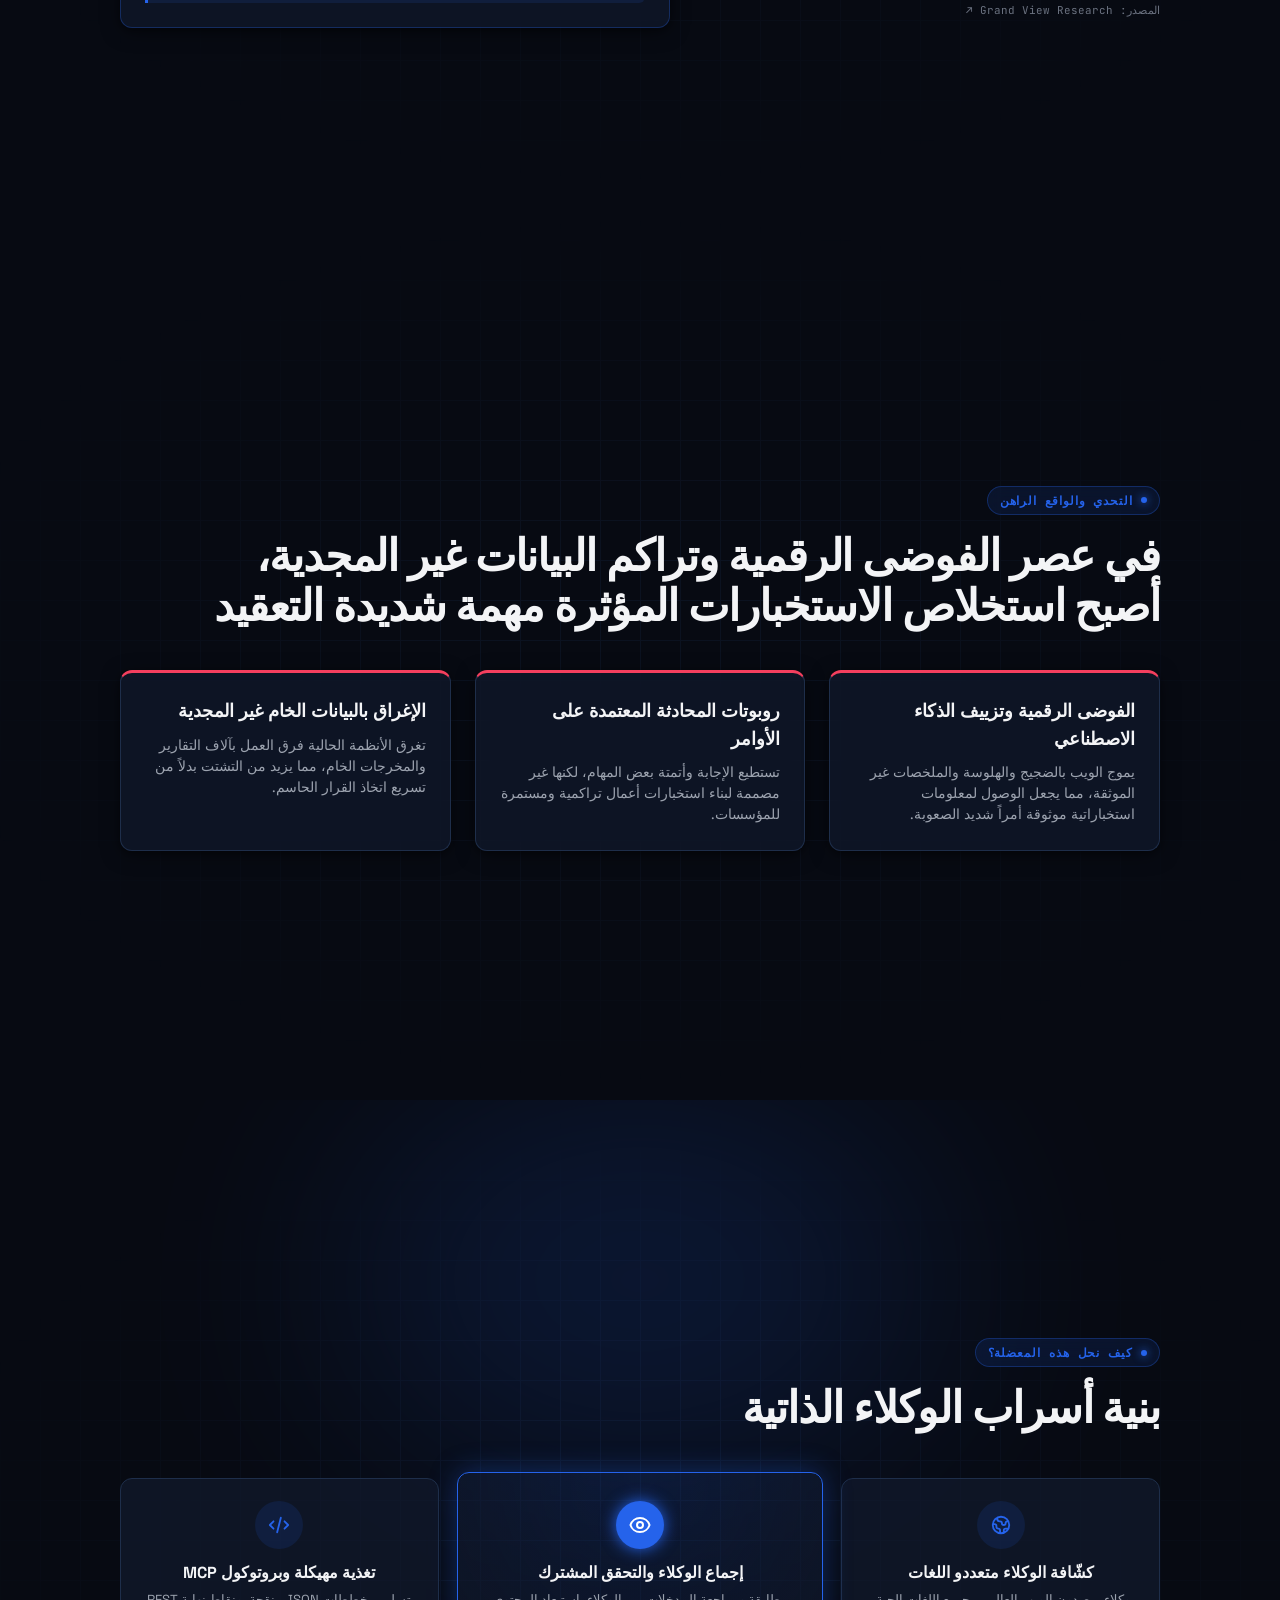
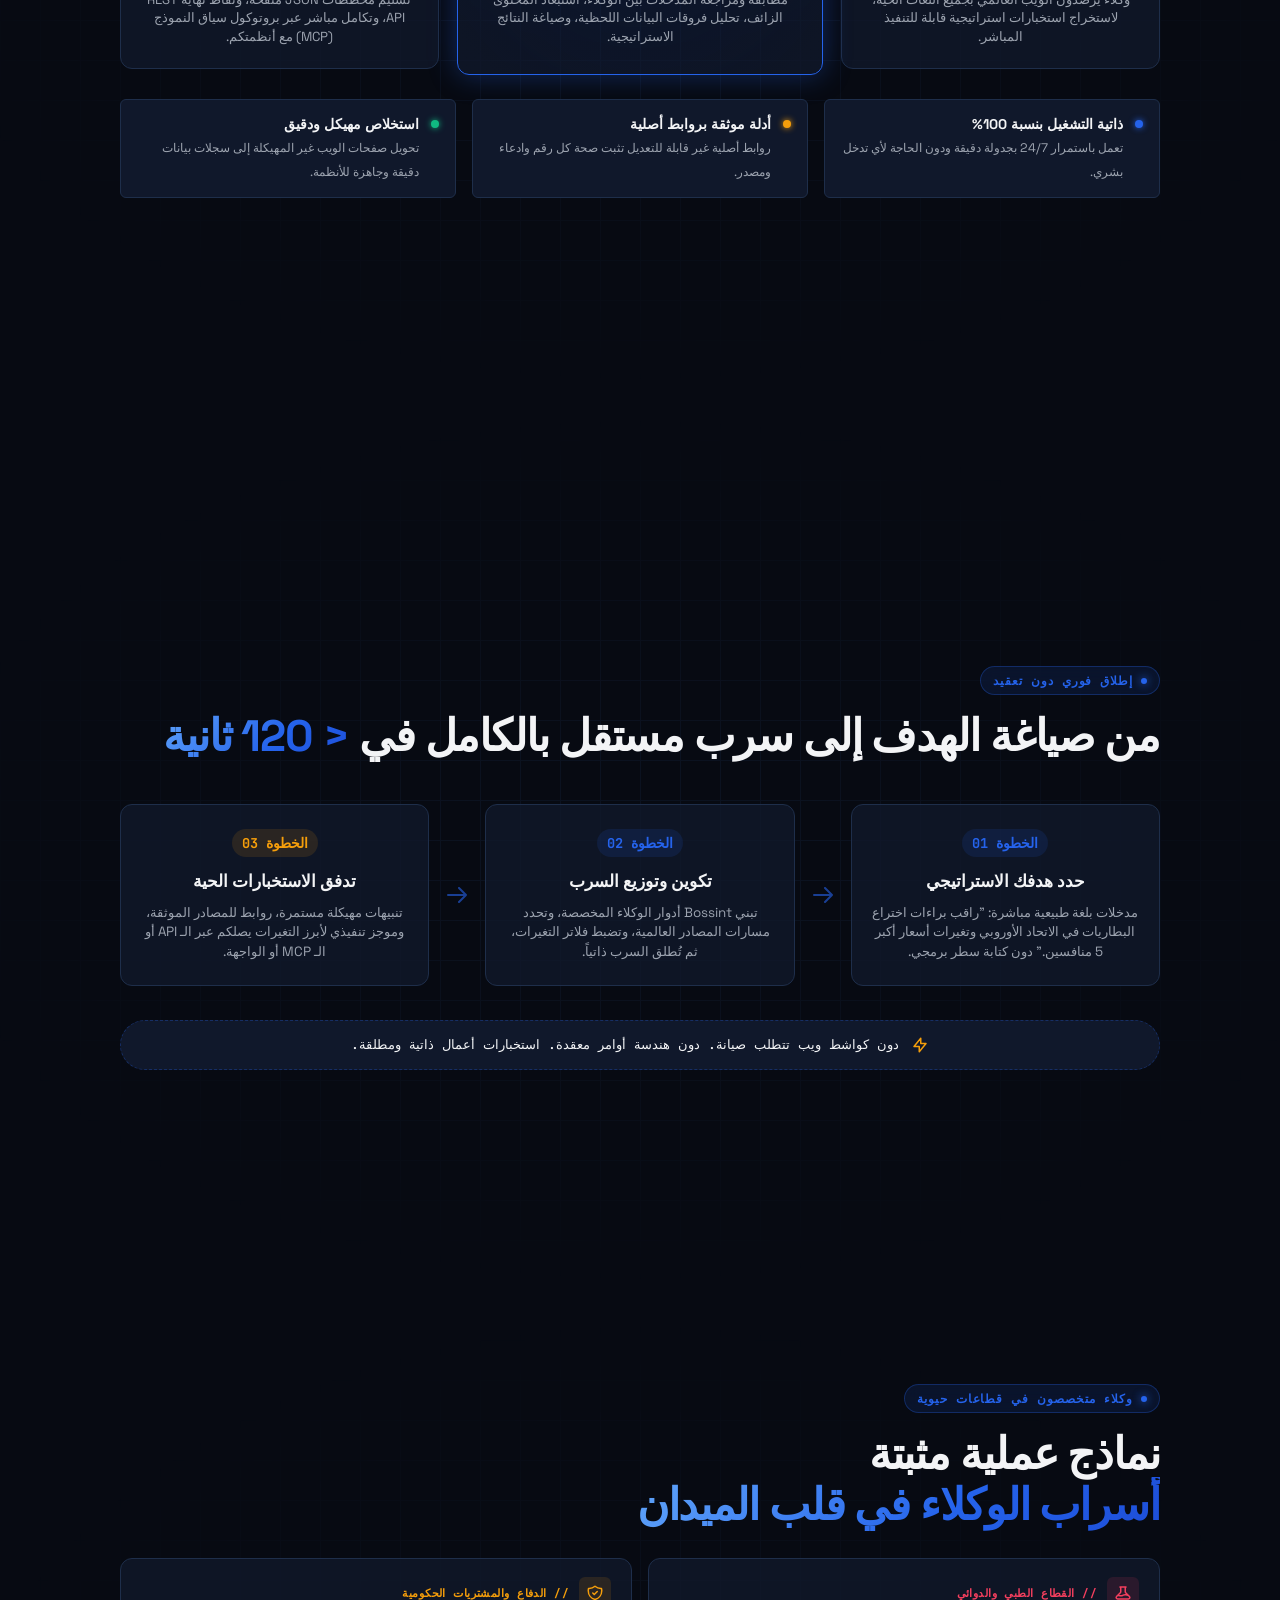
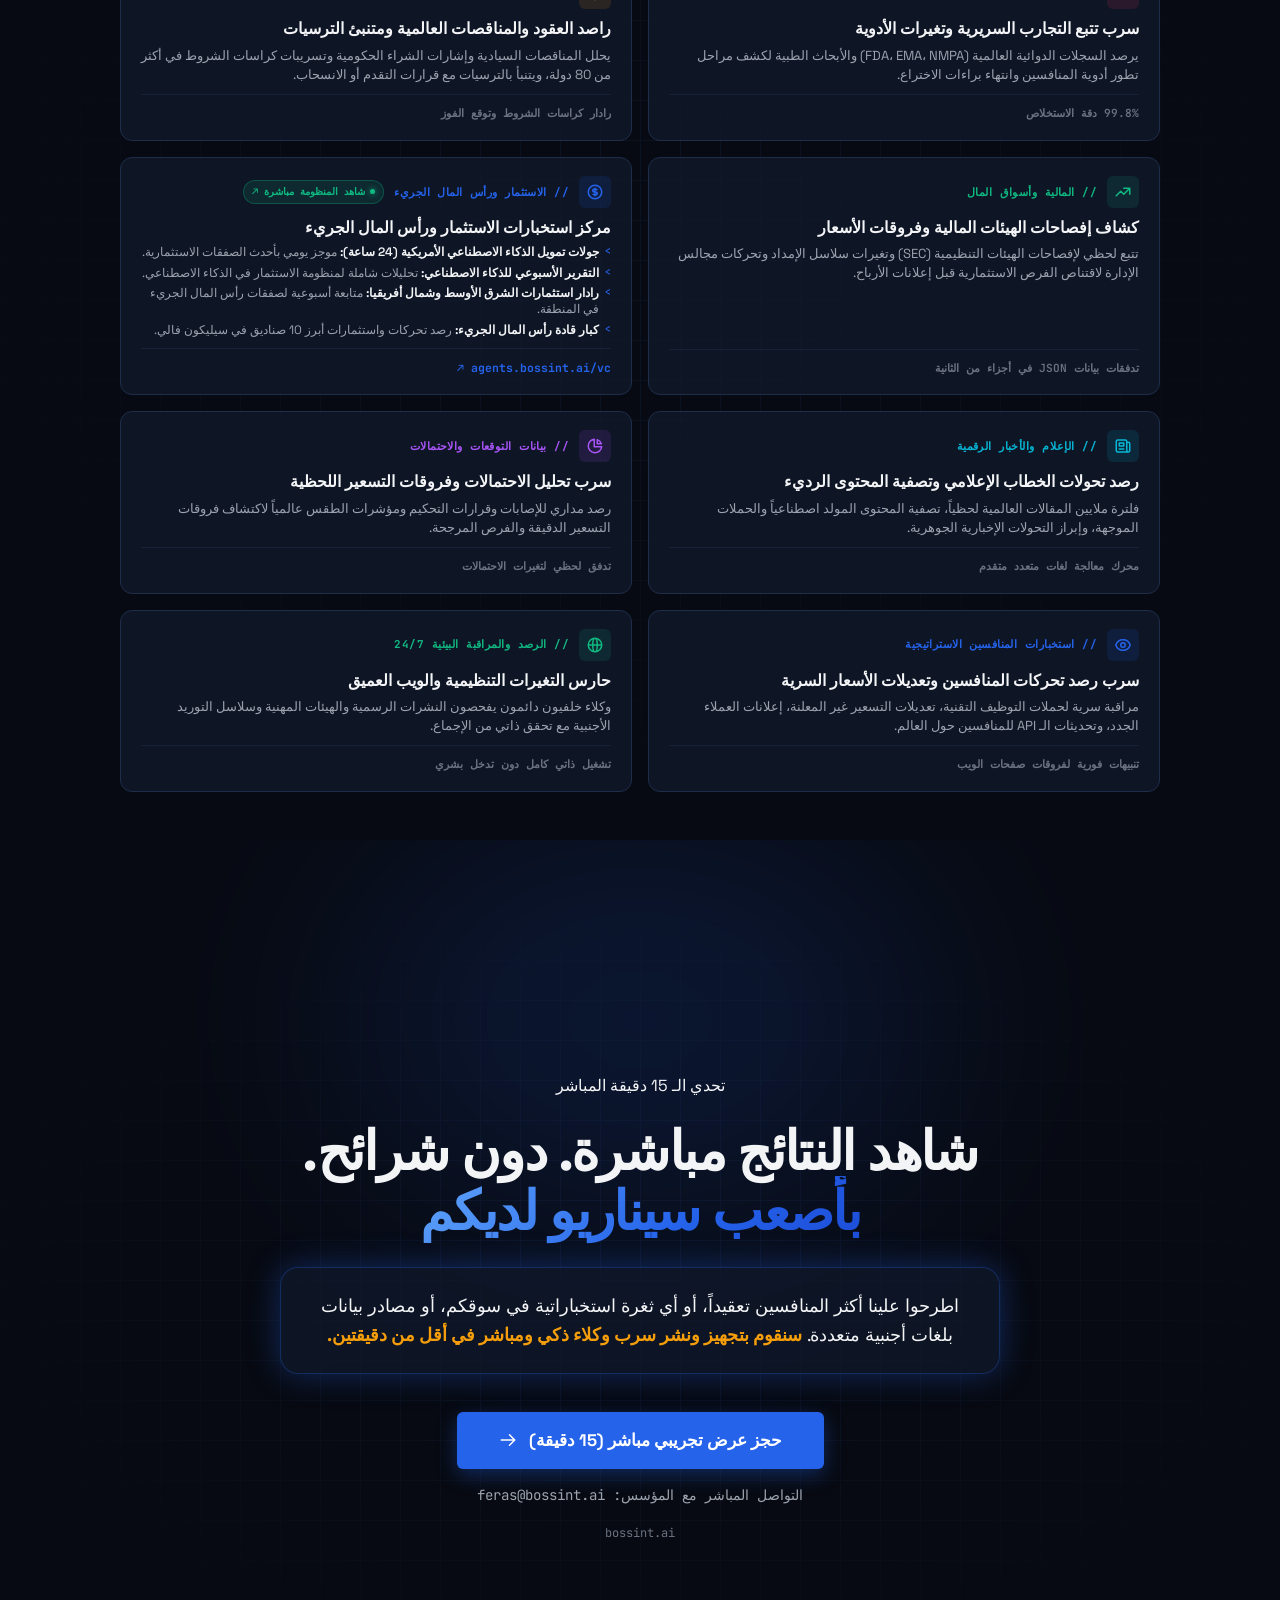
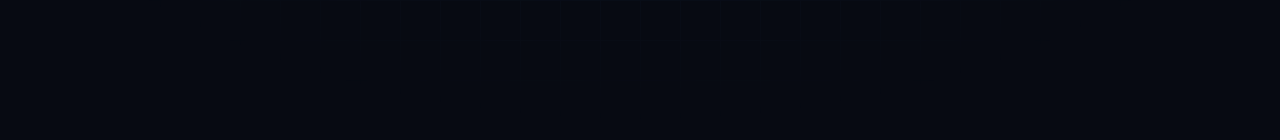
==== commit fc36ca53: "Update meeting CTA to Google Calendar link and change email to feras@bossint.ai" ====
--- a/ar.html
+++ b/ar.html
@@ -502,13 +502,13 @@
       </div>
 
       <div class="cta-actions-group reveal reveal-delay-3">
-        <a href="mailto:gokhan@bossint.ai?subject=Bossint AI — طلب عرض تجريبي مباشر (15 دقيقة)&body=مرحباً غوخان،%0D%0A%0D%0Aاطلعت على المنظومة ونرغب في جدولة عرض تجريبي مباشر لمدة 15 دقيقة.%0D%0A%0D%0Aمجال الاهتمام / حالة الاستخدام:%0D%0Aالشركة / المؤسسة:%0D%0A" class="cta-button-primary">
+        <a href="https://calendar.app.google/Rc8s6AwhX7gqic929" target="_blank" rel="noopener noreferrer" class="cta-button-primary">
           <span>حجز عرض تجريبي مباشر (15 دقيقة)</span>
           <svg xmlns="http://www.w3.org/2000/svg" width="18" height="18" fill="none" viewBox="0 0 24 24" stroke="currentColor" stroke-width="2"><path stroke-linecap="round" stroke-linejoin="round" d="M14 5l7 7m0 0l-7 7m7-7H3"/></svg>
         </a>
 
-        <a href="mailto:gokhan@bossint.ai" class="cta-direct-email">
-          التواصل المباشر مع المؤسس: gokhan@bossint.ai
+        <a href="mailto:feras@bossint.ai" class="cta-direct-email">
+          التواصل المباشر مع المؤسس: feras@bossint.ai
         </a>
       </div>
 
